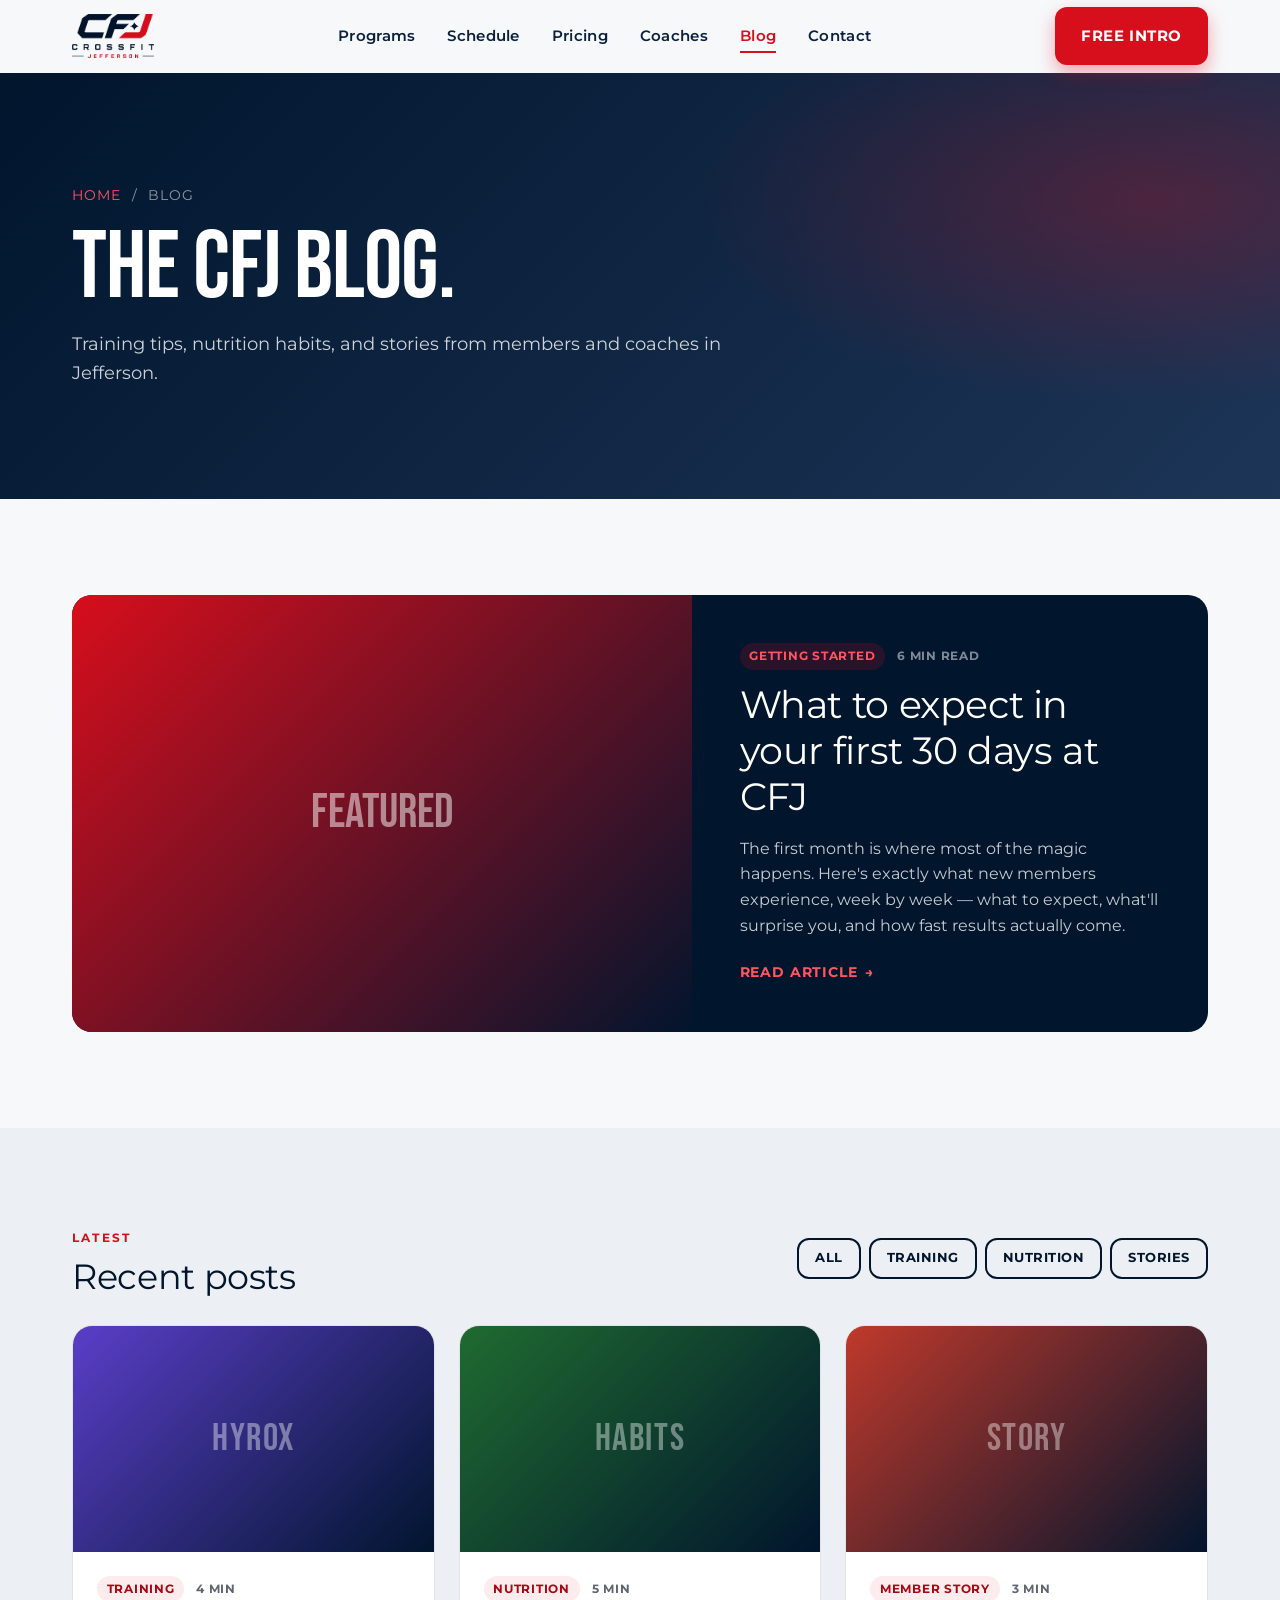
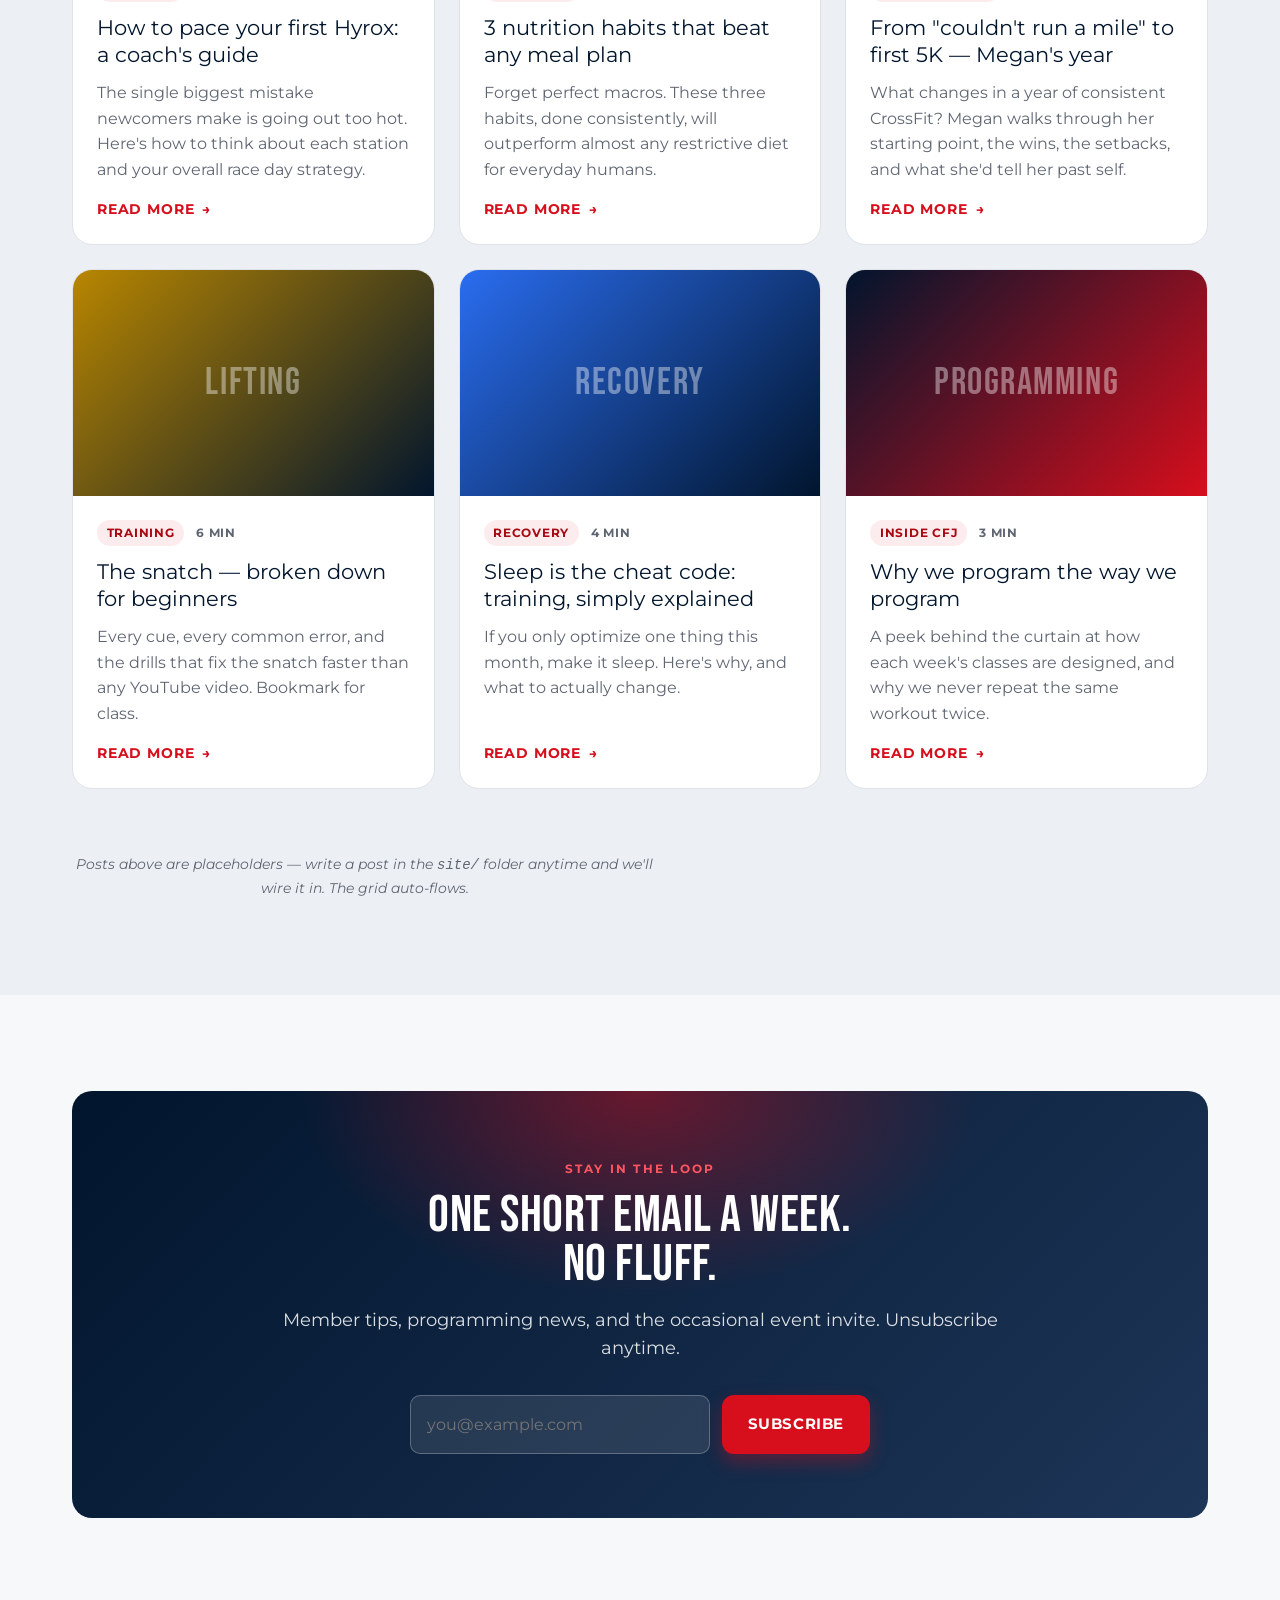
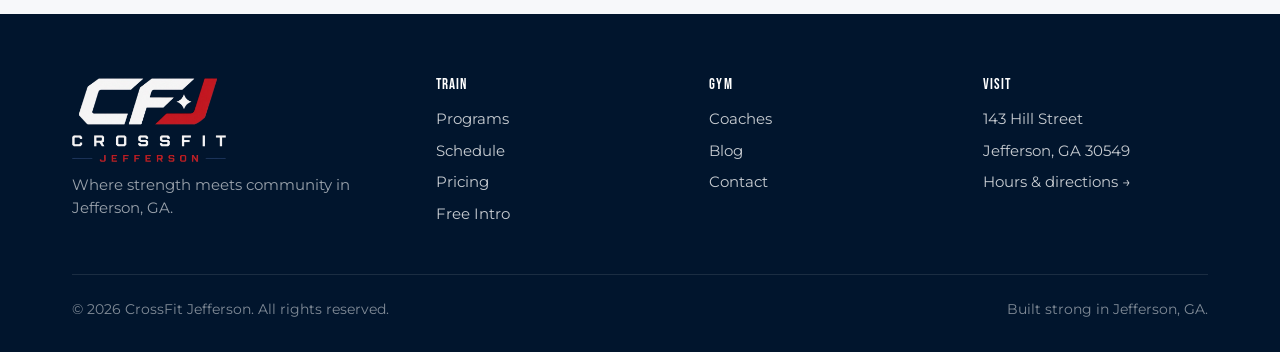
==== blog.html @ 5428b843 "Initial CrossFit Jefferson website Static site (no build step): home, programs, schedule, pricing, c" ====
<!DOCTYPE html>
<html lang="en">
<head>
  <meta charset="UTF-8">
  <meta name="viewport" content="width=device-width, initial-scale=1, viewport-fit=cover">
  <title>Blog · CrossFit Jefferson</title>
  <meta name="description" content="Training tips, nutrition habits, and member stories from CrossFit Jefferson in Jefferson, GA.">
  <meta name="theme-color" content="#01152d">
  <link rel="preconnect" href="https://fonts.googleapis.com">
  <link rel="preconnect" href="https://fonts.gstatic.com" crossorigin>
  <link href="https://fonts.googleapis.com/css2?family=Bebas+Neue&family=Montserrat:wght@400;500;600;700&display=swap" rel="stylesheet">
  <link rel="stylesheet" href="assets/css/styles.css?v=21">
  <link rel="icon" type="image/png" href="assets/img/favicon.png">
  <script type="application/ld+json">
  {
    "@context": "https://schema.org",
    "@type": "BreadcrumbList",
    "itemListElement": [
      {"@type":"ListItem","position":1,"name":"Home","item":"https://kopacrossfit.com/"},
      {"@type":"ListItem","position":2,"name":"Blog","item":"https://kopacrossfit.com/blog"}
    ]
  }
  </script>
  <script type="application/ld+json">
  {
    "@context":"https://schema.org",
    "@type":"Blog",
    "name":"CrossFit Jefferson Blog",
    "url":"https://kopacrossfit.com/blog",
    "publisher":{"@type":"HealthClub","name":"CrossFit Jefferson","url":"https://kopacrossfit.com"}
  }
  </script>
  <style>
    .post-card {
      background: white;
      border: 1px solid var(--line);
      border-radius: var(--radius-lg);
      overflow: hidden;
      display: flex;
      flex-direction: column;
      transition: transform var(--t-med), box-shadow var(--t-med);
    }
    .post-card:hover { transform: translateY(-4px); box-shadow: var(--shadow-lg); }
    .post-cover {
      aspect-ratio: 16 / 10;
      background: linear-gradient(135deg, var(--ink) 0%, var(--brand) 100%);
      display: grid; place-items: center;
      color: rgba(255,255,255,0.4);
      font-family: var(--font-display);
      font-size: 2.4rem;
      letter-spacing: 0.04em;
    }
    .post-cover.alt-1 { background: linear-gradient(135deg, #5a3ec8 0%, var(--ink) 100%); }
    .post-cover.alt-2 { background: linear-gradient(135deg, #1f6b30 0%, var(--ink) 100%); }
    .post-cover.alt-3 { background: linear-gradient(135deg, #c0392b 0%, var(--ink) 100%); }
    .post-cover.alt-4 { background: linear-gradient(135deg, #b88600 0%, var(--ink) 100%); }
    .post-cover.alt-5 { background: linear-gradient(135deg, #2a6df0 0%, var(--ink) 100%); }
    .post-body { padding: var(--s-5); flex: 1; display: flex; flex-direction: column; }
    .post-meta { display: flex; gap: var(--s-3); align-items: center; font-size: 0.78rem; color: var(--muted); letter-spacing: 0.06em; text-transform: uppercase; font-weight: 700; margin-bottom: var(--s-3); }
    .post-meta .pill { background: var(--brand-50); color: var(--brand-700); padding: 0.2rem 0.6rem; border-radius: 999px; }
    .post-body h3 { font-family: var(--font-body); font-size: 1.3rem; line-height: 1.3; text-transform: none; letter-spacing: 0; margin-bottom: var(--s-3); }
    .post-body p { color: var(--muted); flex: 1; }
    .post-link { color: var(--brand); font-weight: 700; font-size: 0.85rem; letter-spacing: 0.06em; text-transform: uppercase; margin-top: var(--s-4); display: inline-flex; gap: var(--s-2); align-items: center; }
    .post-link::after { content: "→"; transition: transform var(--t-fast); }
    .post-card:hover .post-link::after { transform: translateX(4px); }

    .featured-post {
      display: grid;
      grid-template-columns: 1.2fr 1fr;
      background: var(--ink);
      color: white;
      border-radius: var(--radius-lg);
      overflow: hidden;
      gap: 0;
    }
    .featured-post .cover {
      background: linear-gradient(135deg, var(--brand) 0%, var(--ink) 100%);
      min-height: 320px;
      display: grid; place-items: center;
      color: rgba(255,255,255,0.5);
      font-family: var(--font-display);
      font-size: 3rem;
    }
    .featured-post .body { padding: clamp(1.5rem, 4vw, 3rem); display: flex; flex-direction: column; justify-content: center; }
    .featured-post h2 { color: white; font-size: clamp(1.6rem, 3vw, 2.4rem); font-family: var(--font-body); text-transform: none; letter-spacing: -0.01em; line-height: 1.2; }
    .featured-post p { color: rgba(255,255,255,0.78); margin-top: var(--s-4); }

    @media (max-width: 880px) {
      .featured-post { grid-template-columns: 1fr; }
    }
  </style>
</head>
<body>

<header class="site-header">
  <div class="container">
    <nav class="nav" aria-label="Primary">
      <a class="nav-brand" href="index.html" aria-label="CrossFit Jefferson home"><img src="assets/img/cfj-logo.png" alt="CrossFit Jefferson" width="170" height="93"></a>
      <ul class="nav-links" id="primary-nav">
        <li><a href="programs.html">Programs</a></li>
        <li><a href="schedule.html">Schedule</a></li>
        <li><a href="pricing.html">Pricing</a></li>
        <li><a href="coaches.html">Coaches</a></li>
        <li><a href="blog.html">Blog</a></li>
        <li><a href="contact.html">Contact</a></li>
      </ul>
      <div class="nav-cta">
        <a href="get-started.html" class="btn btn-primary">Free Intro</a>
        <button class="nav-toggle" aria-controls="primary-nav" aria-expanded="false" aria-label="Toggle menu"><span></span><span></span><span></span></button>
      </div>
    </nav>
  </div>
</header>

<section class="page-hero">
  <div class="container">
    <div class="breadcrumb"><a href="index.html">Home</a> &nbsp;/&nbsp; Blog</div>
    <h1 class="h-display">The CFJ blog.</h1>
    <p class="lead" style="max-width: 60ch; margin-top: var(--s-4);">Training tips, nutrition habits, and stories from members and coaches in Jefferson.</p>
  </div>
</section>

<!-- Featured -->
<section>
  <div class="container">
    <article class="featured-post reveal">
      <div class="cover">FEATURED</div>
      <div class="body">
        <div class="post-meta" style="color: rgba(255,255,255,0.5);">
          <span class="pill" style="background: rgba(215,14,28,0.18); color: var(--brand-300);">Getting Started</span>
          <span>6 min read</span>
        </div>
        <h2>What to expect in your first 30 days at CFJ</h2>
        <p>The first month is where most of the magic happens. Here's exactly what new members experience, week by week — what to expect, what'll surprise you, and how fast results actually come.</p>
        <a href="#" class="post-link" style="color: var(--brand-300); margin-top: var(--s-5);">Read article</a>
      </div>
    </article>
  </div>
</section>

<!-- Recent posts grid -->
<section class="bg-paper-2">
  <div class="container">
    <div class="flex flex-between flex-wrap" style="margin-bottom: var(--s-6); gap: var(--s-4);">
      <div>
        <span class="eyebrow">Latest</span>
        <h2 style="font-family: var(--font-body); text-transform: none; letter-spacing: -0.01em; font-size: clamp(1.6rem, 3vw, 2.2rem);">Recent posts</h2>
      </div>
      <div class="flex" style="gap: var(--s-2);">
        <a href="#" class="btn btn-ghost" style="padding: 0.5rem 1rem; font-size: 0.8rem;">All</a>
        <a href="#" class="btn btn-ghost" style="padding: 0.5rem 1rem; font-size: 0.8rem;">Training</a>
        <a href="#" class="btn btn-ghost" style="padding: 0.5rem 1rem; font-size: 0.8rem;">Nutrition</a>
        <a href="#" class="btn btn-ghost" style="padding: 0.5rem 1rem; font-size: 0.8rem;">Stories</a>
      </div>
    </div>

    <div class="grid grid-3">
      <a href="#" class="post-card reveal">
        <div class="post-cover alt-1">Hyrox</div>
        <div class="post-body">
          <div class="post-meta"><span class="pill">Training</span><span>4 min</span></div>
          <h3>How to pace your first Hyrox: a coach's guide</h3>
          <p>The single biggest mistake newcomers make is going out too hot. Here's how to think about each station and your overall race day strategy.</p>
          <span class="post-link">Read more</span>
        </div>
      </a>
      <a href="#" class="post-card reveal">
        <div class="post-cover alt-2">Habits</div>
        <div class="post-body">
          <div class="post-meta"><span class="pill">Nutrition</span><span>5 min</span></div>
          <h3>3 nutrition habits that beat any meal plan</h3>
          <p>Forget perfect macros. These three habits, done consistently, will outperform almost any restrictive diet for everyday humans.</p>
          <span class="post-link">Read more</span>
        </div>
      </a>
      <a href="#" class="post-card reveal">
        <div class="post-cover alt-3">Story</div>
        <div class="post-body">
          <div class="post-meta"><span class="pill">Member story</span><span>3 min</span></div>
          <h3>From "couldn't run a mile" to first 5K — Megan's year</h3>
          <p>What changes in a year of consistent CrossFit? Megan walks through her starting point, the wins, the setbacks, and what she'd tell her past self.</p>
          <span class="post-link">Read more</span>
        </div>
      </a>
      <a href="#" class="post-card reveal">
        <div class="post-cover alt-4">Lifting</div>
        <div class="post-body">
          <div class="post-meta"><span class="pill">Training</span><span>6 min</span></div>
          <h3>The snatch — broken down for beginners</h3>
          <p>Every cue, every common error, and the drills that fix the snatch faster than any YouTube video. Bookmark for class.</p>
          <span class="post-link">Read more</span>
        </div>
      </a>
      <a href="#" class="post-card reveal">
        <div class="post-cover alt-5">Recovery</div>
        <div class="post-body">
          <div class="post-meta"><span class="pill">Recovery</span><span>4 min</span></div>
          <h3>Sleep is the cheat code: training, simply explained</h3>
          <p>If you only optimize one thing this month, make it sleep. Here's why, and what to actually change.</p>
          <span class="post-link">Read more</span>
        </div>
      </a>
      <a href="#" class="post-card reveal">
        <div class="post-cover">Programming</div>
        <div class="post-body">
          <div class="post-meta"><span class="pill">Inside CFJ</span><span>3 min</span></div>
          <h3>Why we program the way we program</h3>
          <p>A peek behind the curtain at how each week's classes are designed, and why we never repeat the same workout twice.</p>
          <span class="post-link">Read more</span>
        </div>
      </a>
    </div>

    <p class="text-center small mt-8 muted"><em>Posts above are placeholders — write a post in the <code>site/</code> folder anytime and we'll wire it in. The grid auto-flows.</em></p>
  </div>
</section>

<!-- Newsletter / CTA -->
<section>
  <div class="container">
    <div class="cta-banner reveal">
      <span class="eyebrow" style="color: var(--brand-300);">Stay in the loop</span>
      <h2>One short email a week.<br>No fluff.</h2>
      <p class="lead">Member tips, programming news, and the occasional event invite. Unsubscribe anytime.</p>
      <form action="https://formspree.io/f/YOUR_FORM_ID" method="POST" style="display: flex; gap: var(--s-3); max-width: 460px; margin: var(--s-4) auto 0; flex-wrap: wrap;">
        <input type="email" name="email" placeholder="you@example.com" required style="flex: 1; min-width: 220px; padding: 0.95rem 1rem; background: rgba(255,255,255,0.1); border: 1px solid rgba(255,255,255,0.25); border-radius: 10px; color: white; font-size: 1rem;">
        <button type="submit" class="btn btn-primary">Subscribe</button>
      </form>
    </div>
  </div>
</section>

<footer class="site-footer">
  <div class="container">
    <div class="footer-grid">
      <div>
        <a class="nav-brand" href="index.html" aria-label="CrossFit Jefferson home"><img src="assets/img/cfj-logo-white.png" alt="CrossFit Jefferson" style="height:84px;width:auto;"></a>
        <p class="footer-brand-text">Where strength meets community in Jefferson, GA.</p>
      </div>
      <div><h4>Train</h4><ul><li><a href="programs.html">Programs</a></li><li><a href="schedule.html">Schedule</a></li><li><a href="pricing.html">Pricing</a></li><li><a href="get-started.html">Free Intro</a></li></ul></div>
      <div><h4>Gym</h4><ul><li><a href="coaches.html">Coaches</a></li><li><a href="blog.html">Blog</a></li><li><a href="contact.html">Contact</a></li></ul></div>
      <div><h4>Visit</h4><ul><li>143 Hill Street</li><li>Jefferson, GA 30549</li><li><a href="contact.html">Hours &amp; directions →</a></li></ul></div>
    </div>
    <div class="footer-bottom">
      <span>© <span data-year>2026</span> CrossFit Jefferson. All rights reserved.</span>
      <span>Built strong in Jefferson, GA.</span>
    </div>
  </div>
</footer>

<a href="get-started.html" class="btn btn-primary float-cta">Free Intro</a>

<script src="assets/js/main.js" defer></script>
</body>
</html>
---- assets/css/styles.css ----
/* ==========================================================================
   CrossFit Jefferson — design system
   Mobile-first, no framework, no build step.
   ========================================================================== */

/* ---------- Tokens ---------- */
:root {
  /* Color — CrossFit Jefferson brand (sampled from logo) */
  --ink:        #01152d;       /* logo navy */
  --ink-2:      #0a2140;
  --ink-3:      #1d3557;
  --paper:      #f7f8fa;
  --paper-2:    #eceff3;
  --line:       #dfe3e9;
  --muted:      #5f6672;
  --muted-2:    #8b93a1;

  --brand:      #d70e1c;       /* logo red */
  --brand-700:  #a80812;
  --brand-300:  #ff5560;
  --brand-50:   #fdecee;
  --accent:     #1d3557;       /* secondary navy */
  --success:    #2e7d32;
  --danger:     #c0392b;

  /* Type */
  --font-display: "Bebas Neue", "Oswald", "Impact", system-ui, sans-serif;
  --font-body:    "Montserrat", system-ui, -apple-system, "Segoe UI", Roboto, sans-serif;

  /* Spacing scale */
  --s-1: 0.25rem;
  --s-2: 0.5rem;
  --s-3: 0.75rem;
  --s-4: 1rem;
  --s-5: 1.5rem;
  --s-6: 2rem;
  --s-7: 3rem;
  --s-8: 4rem;
  --s-9: 6rem;
  --s-10: 8rem;

  /* Layout */
  --container: 1200px;
  --container-narrow: 880px;
  --radius: 12px;
  --radius-lg: 20px;

  /* Effects */
  --shadow-sm: 0 1px 2px rgba(0,0,0,0.06), 0 1px 3px rgba(0,0,0,0.08);
  --shadow-md: 0 4px 12px rgba(0,0,0,0.08), 0 2px 4px rgba(0,0,0,0.05);
  --shadow-lg: 0 24px 48px -12px rgba(0,0,0,0.18);

  --ease: cubic-bezier(0.4, 0, 0.2, 1);
  --t-fast: 150ms var(--ease);
  --t-med:  250ms var(--ease);
  --t-slow: 500ms var(--ease);

  /* Header height (used for scroll offset) */
  --nav-h: 72px;
}

/* ---------- Reset ---------- */
*, *::before, *::after { box-sizing: border-box; }
* { margin: 0; }
html { -webkit-text-size-adjust: 100%; scroll-behavior: smooth; }
body {
  font-family: var(--font-body);
  font-size: 16px;
  line-height: 1.6;
  color: var(--ink);
  background: var(--paper);
  -webkit-font-smoothing: antialiased;
  -moz-osx-font-smoothing: grayscale;
  text-rendering: optimizeLegibility;
  overflow-x: hidden;
}
img, picture, video, canvas, svg { display: block; max-width: 100%; height: auto; }
button, input, select, textarea { font: inherit; color: inherit; }
a { color: inherit; text-decoration: none; }
ul, ol { padding: 0; list-style: none; }
:focus-visible { outline: 3px solid var(--brand); outline-offset: 3px; border-radius: 4px; }

@media (prefers-reduced-motion: reduce) {
  html { scroll-behavior: auto; }
  *, *::before, *::after { animation-duration: 0.001ms !important; transition-duration: 0.001ms !important; }
}

/* ---------- Typography ---------- */
h1, h2, h3, h4 {
  font-family: var(--font-display);
  font-weight: 400;
  line-height: 0.95;
  letter-spacing: 0.01em;
  text-transform: uppercase;
}
.h-display {
  font-size: clamp(2.75rem, 8vw, 6rem);
  letter-spacing: -0.01em;
}
h1 { font-size: clamp(2.25rem, 6vw, 4.5rem); }
h2 { font-size: clamp(1.85rem, 4.5vw, 3.25rem); }
h3 { font-size: clamp(1.4rem, 2.5vw, 1.85rem); }
h4 { font-size: 1.15rem; letter-spacing: 0.04em; }

p { max-width: 65ch; }
.lead { font-size: clamp(1.05rem, 1.4vw, 1.25rem); color: var(--ink-2); }
small, .small { font-size: 0.875rem; color: var(--muted); }

.eyebrow {
  display: inline-block;
  font-family: var(--font-body);
  font-size: 0.78rem;
  font-weight: 700;
  letter-spacing: 0.18em;
  text-transform: uppercase;
  color: var(--brand);
  margin-bottom: var(--s-3);
}
.eyebrow.dark { color: var(--ink); }

.text-center { text-align: center; }
.muted       { color: var(--muted); }
.no-wrap     { white-space: nowrap; }
.divider {
  display: block;
  width: 48px;
  height: 4px;
  background: var(--brand);
  border-radius: 2px;
  margin: var(--s-4) 0 var(--s-5);
}
.divider.center { margin-left: auto; margin-right: auto; }

/* ---------- Layout primitives ---------- */
.container {
  width: 100%;
  max-width: var(--container);
  margin-inline: auto;
  padding-inline: clamp(1rem, 4vw, 2rem);
}
.container-narrow { max-width: var(--container-narrow); margin-inline: auto; padding-inline: clamp(1rem, 4vw, 2rem); }

section { padding-block: clamp(3rem, 8vw, 6rem); }
.section-tight { padding-block: clamp(2rem, 5vw, 3.5rem); }

.grid { display: grid; gap: var(--s-5); }
.grid-2 { grid-template-columns: repeat(2, minmax(0, 1fr)); }
.grid-3 { grid-template-columns: repeat(3, minmax(0, 1fr)); }
.grid-4 { grid-template-columns: repeat(4, minmax(0, 1fr)); }
.grid-auto { grid-template-columns: repeat(auto-fit, minmax(280px, 1fr)); }

.flex { display: flex; gap: var(--s-4); }
.flex-wrap { flex-wrap: wrap; }
.flex-center { align-items: center; justify-content: center; }
.flex-between { align-items: center; justify-content: space-between; }

@media (max-width: 880px) {
  .grid-2, .grid-3, .grid-4 { grid-template-columns: 1fr; }
}

/* ---------- Buttons ---------- */
.btn {
  display: inline-flex;
  align-items: center;
  gap: var(--s-2);
  padding: 0.95rem 1.5rem;
  font-weight: 700;
  font-size: 0.95rem;
  letter-spacing: 0.04em;
  text-transform: uppercase;
  border: 2px solid transparent;
  border-radius: var(--radius);
  cursor: pointer;
  transition: transform var(--t-fast), background var(--t-fast), color var(--t-fast), border-color var(--t-fast), box-shadow var(--t-fast);
  white-space: nowrap;
  text-decoration: none;
}
.btn:hover { transform: translateY(-2px); }
.btn:active { transform: translateY(0); }

.btn-primary {
  background: var(--brand);
  color: white;
  box-shadow: 0 8px 18px rgba(215,14,28, 0.35);
}
.btn-primary:hover { background: var(--brand-700); box-shadow: 0 12px 24px rgba(215,14,28, 0.45); }

.btn-dark {
  background: var(--ink);
  color: white;
}
.btn-dark:hover { background: var(--ink-3); }

.btn-ghost {
  background: transparent;
  color: var(--ink);
  border-color: var(--ink);
}
.btn-ghost:hover { background: var(--ink); color: white; }

.btn-ghost-light {
  background: transparent;
  color: white;
  border-color: rgba(255,255,255,0.6);
}
.btn-ghost-light:hover { background: white; color: var(--ink); border-color: white; }

.btn-lg { padding: 1.1rem 1.85rem; font-size: 1rem; }
.btn-arrow::after {
  content: "→";
  transition: transform var(--t-fast);
}
.btn-arrow:hover::after { transform: translateX(4px); }

/* ---------- Header / Nav ---------- */
.site-header {
  position: sticky;
  top: 0;
  z-index: 100;
  background: rgba(247, 248, 250, 0.92);
  backdrop-filter: saturate(180%) blur(12px);
  -webkit-backdrop-filter: saturate(180%) blur(12px);
  border-bottom: 1px solid transparent;
  transition: border-color var(--t-fast), background var(--t-fast);
}
.site-header.scrolled { border-bottom-color: var(--line); }

.nav {
  display: flex;
  align-items: center;
  justify-content: space-between;
  height: var(--nav-h);
}
.nav-brand {
  display: flex;
  align-items: center;
  gap: 0.65rem;
  font-family: var(--font-display);
  font-size: 1.5rem;
  letter-spacing: 0.05em;
  color: var(--ink);
}
.nav-brand .logo {
  width: 38px; height: 38px;
  display: grid; place-items: center;
  background: var(--ink);
  color: var(--brand);
  border-radius: 10px;
  font-family: var(--font-display);
  font-size: 1.1rem;
}
.nav-brand small { display: block; font-size: 0.55rem; letter-spacing: 0.25em; color: var(--muted); margin-top: 2px; font-family: var(--font-body); font-weight: 700; }
.nav-brand img { display: block; height: clamp(36px, 4vw, 44px); width: auto; max-width: 200px; }
.site-header .nav-brand img { transition: transform var(--t-fast); }
.site-header .nav-brand:hover img { transform: scale(1.03); }

.nav-links {
  display: flex;
  align-items: center;
  gap: var(--s-6);
}
.nav-links a {
  font-size: 0.92rem;
  font-weight: 600;
  letter-spacing: 0.02em;
  color: var(--ink-2);
  position: relative;
  padding: var(--s-2) 0;
  transition: color var(--t-fast);
}
.nav-links a::after {
  content: "";
  position: absolute;
  left: 0; right: 0; bottom: 0;
  height: 2px;
  background: var(--brand);
  transform: scaleX(0);
  transform-origin: left;
  transition: transform var(--t-med);
}
.nav-links a:hover, .nav-links a.is-active { color: var(--brand); }
.nav-links a.is-active::after { transform: scaleX(1); }

.nav-cta { display: flex; gap: var(--s-3); align-items: center; }

.nav-toggle {
  display: none;
  background: transparent;
  border: 0;
  width: 44px; height: 44px;
  cursor: pointer;
  padding: 0;
  position: relative;
}
.nav-toggle span {
  display: block;
  position: absolute;
  left: 10px;
  width: 24px; height: 2px;
  background: var(--ink);
  transition: transform var(--t-med), opacity var(--t-fast), top var(--t-med);
}
.nav-toggle span:nth-child(1) { top: 14px; }
.nav-toggle span:nth-child(2) { top: 21px; }
.nav-toggle span:nth-child(3) { top: 28px; }
.nav-toggle[aria-expanded="true"] span:nth-child(1) { top: 21px; transform: rotate(45deg); }
.nav-toggle[aria-expanded="true"] span:nth-child(2) { opacity: 0; }
.nav-toggle[aria-expanded="true"] span:nth-child(3) { top: 21px; transform: rotate(-45deg); }

@media (max-width: 960px) {
  .nav-toggle { display: block; }
  .nav-links {
    position: fixed;
    top: var(--nav-h);
    right: 0;
    left: 0;
    width: 100%;
    height: calc(100vh - var(--nav-h));
    height: calc(100dvh - var(--nav-h));
    flex-direction: column;
    align-items: flex-start;
    background: var(--paper);
    padding: var(--s-6) var(--s-5) var(--s-7);
    gap: var(--s-4);
    transform: translateX(100%);
    transition: transform var(--t-med);
    overflow-y: auto;
    border-top: 1px solid var(--line);
  }
  .nav-links.open { transform: translateX(0); }
  .nav-links a { font-size: 1.4rem; font-family: var(--font-display); letter-spacing: 0.04em; }
  .nav-cta .btn-ghost { display: none; }
}

/* ---------- Hero ---------- */
.hero {
  position: relative;
  min-height: clamp(560px, 82vh, 820px);
  display: flex;
  align-items: center;
  color: white;
  background: var(--ink);
  overflow: hidden;
  isolation: isolate;
}
.hero::before {
  content: "";
  position: absolute;
  inset: 0;
  background: url("../img/hero.webp?v=4") center/cover no-repeat;
  background-color: var(--ink);
  filter: blur(4px) saturate(1.1) brightness(0.95);
  transform: scale(1.06); /* hides blurred edges */
  z-index: -2;
}
.hero::after {
  content: "";
  position: absolute;
  inset: 0;
  background:
    linear-gradient(180deg, rgba(0,0,0,0.35) 0%, rgba(0,0,0,0.5) 60%, rgba(10,10,10,0.88) 100%),
    radial-gradient(80% 60% at 80% 30%, rgba(215,14,28,0.2), transparent 70%),
    repeating-linear-gradient(45deg, rgba(255,255,255,0.03) 0 1px, transparent 1px 32px),
    repeating-linear-gradient(-45deg, rgba(255,255,255,0.03) 0 1px, transparent 1px 32px);
  z-index: -1;
  pointer-events: none;
}
.hero-inner {
  display: grid;
  grid-template-columns: 1.1fr 0.9fr;
  align-items: center;
  gap: var(--s-7);
  padding-block: var(--s-9) var(--s-8);
  width: 100%;
}
.hero-copy { max-width: 720px; }
.hero h1 { color: white; }
.hero .lead { color: rgba(255,255,255,0.85); margin-top: var(--s-4); }
.hero-cta { display: flex; gap: var(--s-3); flex-wrap: wrap; margin-top: var(--s-6); }
.hero-meta {
  display: flex;
  flex-wrap: wrap;
  gap: var(--s-5);
  margin-top: var(--s-7);
  padding-top: var(--s-5);
  border-top: 1px solid rgba(255,255,255,0.15);
  color: rgba(255,255,255,0.8);
  font-size: 0.9rem;
}
.hero-meta strong { display: block; font-family: var(--font-display); font-size: 2rem; color: white; line-height: 1; }

.hero-card {
  background: rgba(255,255,255,0.06);
  border: 1px solid rgba(255,255,255,0.18);
  border-radius: var(--radius-lg);
  padding: var(--s-6);
  backdrop-filter: blur(10px);
}
.hero-card h3 { color: white; margin-bottom: var(--s-3); }
.hero-card ul { display: grid; gap: var(--s-2); }
.hero-card li {
  display: flex;
  gap: var(--s-3);
  color: rgba(255,255,255,0.9);
  font-size: 0.95rem;
}
.hero-card li::before {
  content: "✓";
  color: var(--brand);
  font-weight: 700;
}

@media (max-width: 880px) {
  .hero-inner { grid-template-columns: 1fr; gap: var(--s-6); padding-block: var(--s-8) var(--s-7); }
  .hero { min-height: 600px; }
}

/* Page hero (smaller, used on inner pages) */
.page-hero {
  background: linear-gradient(135deg, var(--ink) 0%, var(--ink-3) 100%);
  color: white;
  padding-block: clamp(4rem, 9vw, 7rem);
  position: relative;
  isolation: isolate;
  overflow: hidden;
}
.page-hero::after {
  content: "";
  position: absolute; inset: 0; z-index: -1;
  background: radial-gradient(60% 80% at 90% 30%, rgba(215,14,28,0.28), transparent 60%);
}
.page-hero h1 { color: white; }
.page-hero .lead { color: rgba(255,255,255,0.8); margin-top: var(--s-4); }
.page-hero .breadcrumb { color: rgba(255,255,255,0.55); font-size: 0.85rem; margin-bottom: var(--s-4); letter-spacing: 0.08em; text-transform: uppercase; }
.page-hero .breadcrumb a { color: var(--brand-300); }

/* ---------- Cards ---------- */
.card {
  background: white;
  border: 1px solid var(--line);
  border-radius: var(--radius-lg);
  padding: var(--s-6);
  transition: transform var(--t-med), box-shadow var(--t-med), border-color var(--t-med);
  display: flex;
  flex-direction: column;
}
.card:hover {
  transform: translateY(-4px);
  box-shadow: var(--shadow-lg);
  border-color: var(--brand-300);
}
.card .card-icon {
  width: 56px; height: 56px;
  display: grid; place-items: center;
  background: var(--brand-50);
  color: var(--brand);
  border-radius: 14px;
  margin-bottom: var(--s-4);
  font-size: 1.6rem;
}
.card h3 { margin-bottom: var(--s-3); }
.card p { color: var(--muted); flex: 1; }
.card .card-link {
  display: inline-flex;
  align-items: center;
  gap: var(--s-2);
  margin-top: var(--s-4);
  font-weight: 700;
  color: var(--brand);
  text-transform: uppercase;
  letter-spacing: 0.06em;
  font-size: 0.85rem;
}
.card .card-link::after { content: "→"; transition: transform var(--t-fast); }
.card:hover .card-link::after { transform: translateX(4px); }

.card-dark { background: var(--ink); color: white; border-color: var(--ink-3); }
.card-dark p { color: rgba(255,255,255,0.7); }

/* Program card with image */
.program-card {
  position: relative;
  overflow: hidden;
  border-radius: var(--radius-lg);
  min-height: 380px;
  color: white;
  display: flex;
  align-items: flex-end;
  padding: var(--s-6);
  background: var(--ink);
  isolation: isolate;
  transition: transform var(--t-med);
}
.program-card::before {
  content: "";
  position: absolute; inset: 0; z-index: -1;
  background: linear-gradient(180deg, transparent 30%, rgba(0,0,0,0.85) 100%), var(--bg, linear-gradient(135deg, var(--brand) 0%, var(--ink) 100%));
  background-size: cover;
  background-position: center;
  transition: transform var(--t-slow);
}
.program-card:hover { transform: translateY(-4px); }
.program-card:hover::before { transform: scale(1.06); }
.program-card-content { position: relative; }
.program-card h3 { color: white; }
.program-card p { color: rgba(255,255,255,0.85); }

/* ---------- Pricing ---------- */
.pricing-grid {
  display: grid;
  gap: var(--s-5);
  grid-template-columns: repeat(auto-fit, minmax(280px, 1fr));
}
/* When the pricing tiers collapse to one column, lead with the featured card */
@media (max-width: 700px) {
  .pricing-grid .price-card.featured { order: -1; }
}
.price-card {
  background: white;
  border: 1px solid var(--line);
  border-radius: var(--radius-lg);
  padding: var(--s-7) var(--s-6);
  display: flex;
  flex-direction: column;
  position: relative;
  transition: transform var(--t-med), box-shadow var(--t-med), border-color var(--t-med);
}
.price-card.featured {
  background: var(--ink);
  color: white;
  border-color: var(--ink);
  transform: translateY(-8px);
  box-shadow: var(--shadow-lg);
}
.price-card.featured h3, .price-card.featured .price { color: white; }
.price-card.featured .price-features li { color: rgba(255,255,255,0.85); }
.price-card .badge {
  position: absolute;
  top: var(--s-4);
  right: var(--s-4);
  background: var(--brand);
  color: white;
  font-size: 0.7rem;
  font-weight: 700;
  letter-spacing: 0.1em;
  text-transform: uppercase;
  padding: 0.3rem 0.6rem;
  border-radius: 6px;
}
.price {
  font-family: var(--font-display);
  font-size: 3.5rem;
  line-height: 1;
  margin-block: var(--s-3);
}
.price small { font-family: var(--font-body); font-size: 0.85rem; color: var(--muted); margin-left: 0.4rem; font-weight: 500; }
.price-features { display: grid; gap: var(--s-2); margin: var(--s-5) 0; }
.price-features li { display: flex; gap: var(--s-3); color: var(--ink-2); font-size: 0.95rem; }
.price-features li::before { content: "✓"; color: var(--brand); font-weight: 700; }

/* Term + description list (block flow, hanging checkmark) */
.checks { display: grid; gap: var(--s-3); }
.checks li {
  display: block;
  position: relative;
  padding-left: 1.75rem;
  color: var(--ink-2);
  font-size: 0.95rem;
  line-height: 1.55;
}
.checks li::before {
  content: "✓";
  position: absolute;
  left: 0;
  top: 0;
  color: var(--brand);
  font-weight: 700;
}
.checks li strong { color: var(--ink); }
.price-card .btn { margin-top: auto; justify-content: center; }

/* Commitment tiers (inside the featured Unlimited card) */
.commit-tiers {
  margin-top: var(--s-4);
  border: 1px solid rgba(255,255,255,0.15);
  border-radius: var(--radius);
  overflow: hidden;
}
.commit-tiers div {
  display: flex;
  justify-content: space-between;
  align-items: center;
  padding: 0.6rem 0.9rem;
  font-size: 0.9rem;
  color: rgba(255,255,255,0.85);
}
.commit-tiers div + div { border-top: 1px solid rgba(255,255,255,0.12); }
.commit-tiers strong { color: white; font-weight: 700; }

/* ---------- Process / Steps ---------- */
.steps {
  display: grid;
  gap: var(--s-6);
  grid-template-columns: repeat(auto-fit, minmax(280px, 1fr));
  counter-reset: step;
}
.step {
  position: relative;
  padding: var(--s-6);
  background: white;
  border: 1px solid var(--line);
  border-radius: var(--radius-lg);
  counter-increment: step;
}
.step::before {
  content: counter(step, decimal-leading-zero);
  position: absolute;
  top: -22px;
  left: var(--s-6);
  font-family: var(--font-display);
  font-size: 3rem;
  color: var(--brand);
  background: var(--paper);
  padding-inline: var(--s-2);
  line-height: 1;
}
.step h3 { margin: var(--s-4) 0 var(--s-3); }

/* ---------- Testimonials ---------- */
.testimonial {
  background: white;
  border: 1px solid var(--line);
  border-radius: var(--radius-lg);
  padding: var(--s-6);
  display: flex;
  flex-direction: column;
  gap: var(--s-3);
}
.testimonial .stars { color: var(--brand); letter-spacing: 0.1em; font-size: 1.05rem; }
.testimonial blockquote { font-size: 1rem; color: var(--ink-2); line-height: 1.6; }
.testimonial .who { display: flex; align-items: center; gap: var(--s-3); margin-top: auto; padding-top: var(--s-3); border-top: 1px solid var(--line); }
.testimonial .avatar {
  width: 40px; height: 40px;
  border-radius: 50%;
  background: var(--brand);
  color: white;
  display: grid;
  place-items: center;
  font-weight: 700;
  font-size: 1rem;
}
.testimonial .who strong { display: block; font-size: 0.95rem; }
.testimonial .who span { font-size: 0.8rem; color: var(--muted); }

/* ---------- FAQ ---------- */
.faq { display: grid; gap: var(--s-3); }
.faq details {
  background: white;
  border: 1px solid var(--line);
  border-radius: var(--radius);
  padding: var(--s-4) var(--s-5);
  transition: border-color var(--t-fast), box-shadow var(--t-fast);
}
.faq details[open] { border-color: var(--brand-300); box-shadow: var(--shadow-md); }
.faq summary {
  list-style: none;
  cursor: pointer;
  display: flex;
  align-items: center;
  justify-content: space-between;
  font-weight: 600;
  font-size: 1.05rem;
  color: var(--ink);
}
.faq summary::-webkit-details-marker { display: none; }
.faq summary::after {
  content: "+";
  font-size: 1.5rem;
  color: var(--brand);
  transition: transform var(--t-fast);
  line-height: 1;
}
.faq details[open] summary::after { transform: rotate(45deg); }
.faq details > p, .faq details > div { margin-top: var(--s-3); color: var(--muted); }

/* ---------- CTA banner ---------- */
.cta-banner {
  background: linear-gradient(135deg, var(--ink) 0%, var(--ink-3) 100%);
  color: white;
  position: relative;
  overflow: hidden;
  isolation: isolate;
  border-radius: var(--radius-lg);
  padding: clamp(2rem, 6vw, 4rem);
  text-align: center;
}
.cta-banner::after {
  content: "";
  position: absolute; inset: 0; z-index: -1;
  background: radial-gradient(50% 80% at 50% 0%, rgba(215,14,28,0.45), transparent 60%);
}
.cta-banner h2 { color: white; }
.cta-banner .lead { color: rgba(255,255,255,0.85); margin: var(--s-4) auto var(--s-6); max-width: 60ch; }

/* ---------- Coach card ---------- */
.coach {
  background: white;
  border: 1px solid var(--line);
  border-radius: var(--radius-lg);
  overflow: hidden;
  transition: transform var(--t-med), box-shadow var(--t-med);
}
.coach:hover { transform: translateY(-4px); box-shadow: var(--shadow-lg); }
.coach-photo {
  aspect-ratio: 4 / 5;
  background: linear-gradient(135deg, var(--ink) 0%, var(--brand) 100%);
  display: grid;
  place-items: center;
  color: rgba(255,255,255,0.4);
  font-family: var(--font-display);
  font-size: 4rem;
}
.coach-body { padding: var(--s-5); }
.coach h3 { margin-bottom: var(--s-1); }
.coach .role { color: var(--brand); font-size: 0.85rem; text-transform: uppercase; letter-spacing: 0.1em; font-weight: 700; }
.coach p { margin-top: var(--s-3); color: var(--muted); font-size: 0.95rem; }
.coach-tags { display: flex; flex-wrap: wrap; gap: var(--s-2); margin-top: var(--s-4); }
.coach-tags span { background: var(--paper-2); color: var(--ink-2); font-size: 0.75rem; padding: 0.25rem 0.6rem; border-radius: 999px; font-weight: 600; }

/* ---------- Schedule (dark mode) ---------- */
.schedule-table {
  width: 100%;
  border-collapse: separate;
  border-spacing: 0;
  background: var(--ink);
  border-radius: var(--radius-lg);
  overflow: hidden;
  border: 1px solid var(--ink-3);
  font-size: 0.92rem;
  color: rgba(255,255,255,0.92);
  box-shadow: var(--shadow-lg);
}
.schedule-table th, .schedule-table td {
  padding: var(--s-3) var(--s-4);
  text-align: left;
  border-bottom: 1px solid rgba(255,255,255,0.08);
}
.schedule-table th {
  background: var(--ink-2);
  color: white;
  font-family: var(--font-display);
  font-size: 0.95rem;
  letter-spacing: 0.06em;
  text-transform: uppercase;
  font-weight: 400;
  border-bottom: 1px solid rgba(255,255,255,0.18);
}
.schedule-table th:first-child,
.schedule-table th:nth-child(7),
.schedule-table td:first-child,
.schedule-table td:nth-child(7) {
  font-weight: 700;
  color: rgba(255,255,255,0.65);
  letter-spacing: 0.04em;
}
.schedule-table tr:last-child td { border-bottom: 0; }
.schedule-table tbody tr:hover { background: rgba(215,14,28,0.07); }
.schedule-table td:not(:first-child):not(:nth-child(7)) {
  color: rgba(255,255,255,0.4);
}
/* Divider between Fri and the Saturday Time column */
.schedule-table th:nth-child(7),
.schedule-table td:nth-child(7) {
  border-left: 1px solid rgba(255,255,255,0.18);
}
.schedule-tag {
  display: inline-block;
  font-size: 0.78rem;
  font-weight: 700;
  letter-spacing: 0.08em;
  text-transform: uppercase;
  color: white;
  background: transparent;
  padding: 0;
}
.schedule-tag.hyrox,
.schedule-tag.strength,
.schedule-tag.lift,
.schedule-tag.open { background: transparent; color: white; }

@media (max-width: 820px) {
  .schedule-wrap { overflow-x: auto; -webkit-overflow-scrolling: touch; }
  .schedule-table { min-width: 780px; }
}

/* ---------- Forms ---------- */
.form-card {
  background: white;
  border: 1px solid var(--line);
  border-radius: var(--radius-lg);
  padding: clamp(1.5rem, 4vw, 2.5rem);
  box-shadow: var(--shadow-md);
}
.field { display: grid; gap: var(--s-2); margin-bottom: var(--s-4); }
.field label { font-size: 0.85rem; font-weight: 700; letter-spacing: 0.04em; color: var(--ink-2); }
.field label .req { color: var(--brand); }
.field input, .field select, .field textarea {
  width: 100%;
  padding: 0.9rem 1rem;
  background: var(--paper);
  border: 1px solid var(--line);
  border-radius: 10px;
  font-size: 1rem;
  color: var(--ink);
  transition: border-color var(--t-fast), background var(--t-fast), box-shadow var(--t-fast);
}
.field input:focus, .field select:focus, .field textarea:focus {
  outline: none;
  border-color: var(--brand);
  background: white;
  box-shadow: 0 0 0 4px rgba(215,14,28,0.15);
}
.field textarea { min-height: 120px; resize: vertical; }
.field-row { display: grid; grid-template-columns: 1fr 1fr; gap: var(--s-4); }
@media (max-width: 600px) { .field-row { grid-template-columns: 1fr; } }

.checkbox {
  display: flex;
  align-items: flex-start;
  gap: var(--s-3);
  margin-bottom: var(--s-4);
  font-size: 0.9rem;
  color: var(--muted);
}
.checkbox input { width: 18px; height: 18px; margin-top: 2px; accent-color: var(--brand); }

/* ---------- Stats ---------- */
.stats {
  display: grid;
  gap: var(--s-5);
  grid-template-columns: repeat(auto-fit, minmax(180px, 1fr));
  text-align: center;
}
.stat strong {
  display: block;
  font-family: var(--font-display);
  font-size: clamp(2.5rem, 5vw, 3.75rem);
  color: var(--brand);
  line-height: 1;
}
.stat span { display: block; margin-top: var(--s-2); color: var(--muted); font-size: 0.9rem; letter-spacing: 0.04em; text-transform: uppercase; font-weight: 700; }

/* ---------- Marquee logos / trust strip ---------- */
.trust {
  background: var(--ink);
  color: rgba(255,255,255,0.7);
  padding-block: var(--s-5);
  border-top: 1px solid rgba(255,255,255,0.05);
  border-bottom: 1px solid rgba(255,255,255,0.05);
}
.trust-inner {
  display: flex;
  gap: var(--s-7);
  align-items: center;
  justify-content: center;
  flex-wrap: wrap;
  font-family: var(--font-display);
  font-size: 1.1rem;
  letter-spacing: 0.1em;
}
.trust-inner span { opacity: 0.7; }

/* ---------- Backgrounds ---------- */
.bg-paper-2 { background: var(--paper-2); }
.bg-ink     { background: var(--ink); color: white; }
.bg-ink h2, .bg-ink h3 { color: white; }
.bg-ink p   { color: rgba(255,255,255,0.78); }
.bg-ink .eyebrow { color: var(--brand-300); }

/* ---------- Footer ---------- */
.site-footer {
  background: var(--ink);
  color: rgba(255,255,255,0.78);
  padding-block: var(--s-8) var(--s-6);
  font-size: 0.92rem;
}
.site-footer h4 {
  color: white;
  font-size: 0.95rem;
  letter-spacing: 0.08em;
  text-transform: uppercase;
  margin-bottom: var(--s-4);
}
.site-footer .footer-grid {
  display: grid;
  gap: var(--s-7);
  grid-template-columns: 1.4fr 1fr 1fr 1fr;
}
@media (max-width: 880px) {
  .site-footer .footer-grid { grid-template-columns: 1fr 1fr; }
}
@media (max-width: 480px) {
  .site-footer .footer-grid { grid-template-columns: 1fr; }
}
.site-footer ul { display: grid; gap: var(--s-2); }
.site-footer ul a:hover { color: var(--brand); }
.site-footer .footer-brand-text { margin-top: var(--s-3); max-width: 32ch; color: rgba(255,255,255,0.6); }
.site-footer .footer-bottom {
  display: flex;
  justify-content: space-between;
  align-items: center;
  flex-wrap: wrap;
  gap: var(--s-3);
  margin-top: var(--s-7);
  padding-top: var(--s-5);
  border-top: 1px solid rgba(255,255,255,0.1);
  font-size: 0.85rem;
  color: rgba(255,255,255,0.5);
}
.social { display: flex; gap: var(--s-3); }
.social a {
  width: 38px; height: 38px;
  display: grid; place-items: center;
  background: rgba(255,255,255,0.06);
  border: 1px solid rgba(255,255,255,0.1);
  border-radius: 10px;
  color: rgba(255,255,255,0.85);
  transition: background var(--t-fast), color var(--t-fast), border-color var(--t-fast);
}
.social a:hover { background: var(--brand); color: white; border-color: var(--brand); }

/* ---------- Map embed wrapper ---------- */
.map-wrap {
  border-radius: var(--radius-lg);
  overflow: hidden;
  border: 1px solid var(--line);
  background: var(--paper-2);
  aspect-ratio: 16 / 9;
}
.map-wrap iframe { width: 100%; height: 100%; border: 0; }

/* ---------- Reveal-on-scroll ---------- */
.reveal {
  opacity: 0;
  transform: translateY(20px);
  transition: opacity 600ms var(--ease), transform 600ms var(--ease);
}
.reveal.in { opacity: 1; transform: none; }

/* ---------- Utilities ---------- */
.mt-0 { margin-top: 0 !important; }
.mt-2 { margin-top: var(--s-2); }
.mt-4 { margin-top: var(--s-4); }
.mt-6 { margin-top: var(--s-6); }
.mt-8 { margin-top: var(--s-8); }
.mb-4 { margin-bottom: var(--s-4); }
.mb-6 { margin-bottom: var(--s-6); }
.full-width { width: 100%; }

/* Sticky free-intro float button (mobile) */
.float-cta {
  position: fixed;
  right: 18px;
  bottom: 18px;
  z-index: 50;
  display: none;
  box-shadow: var(--shadow-lg);
}
@media (max-width: 720px) {
  .float-cta { display: inline-flex; }
}
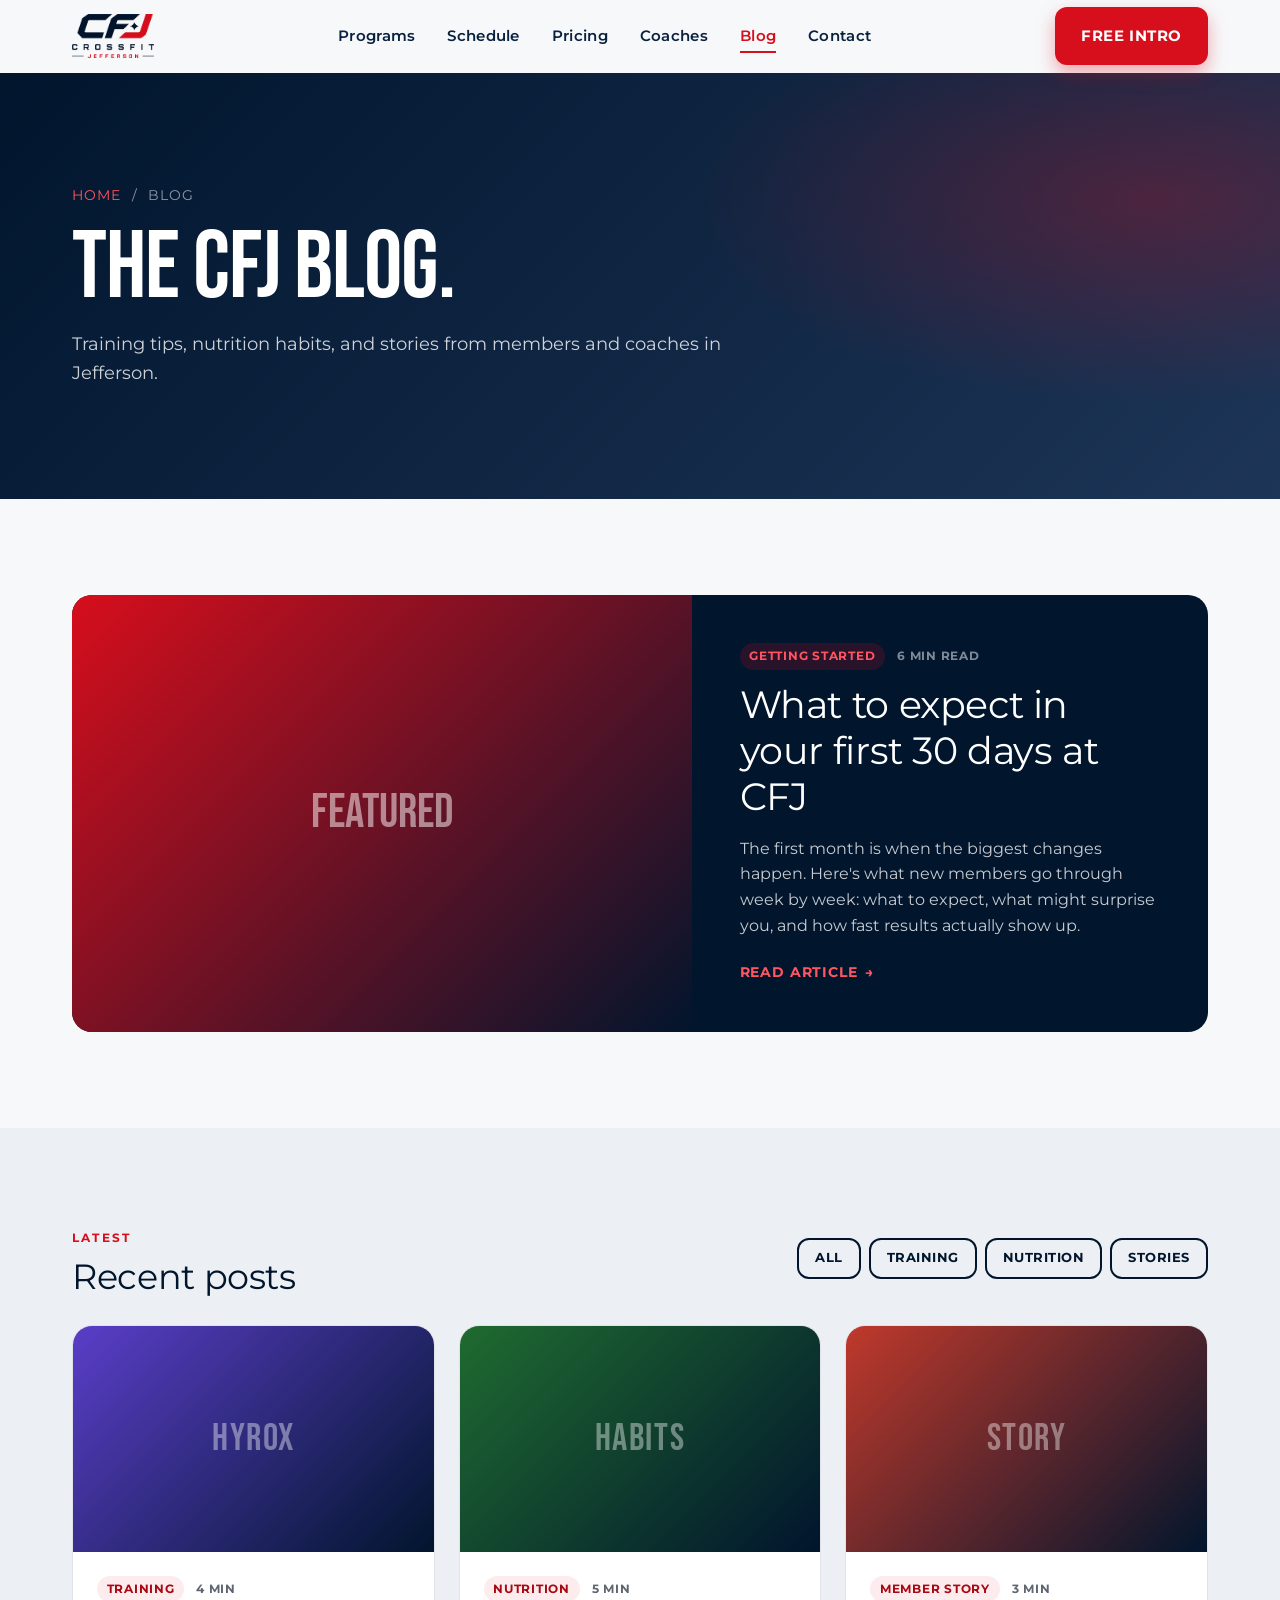
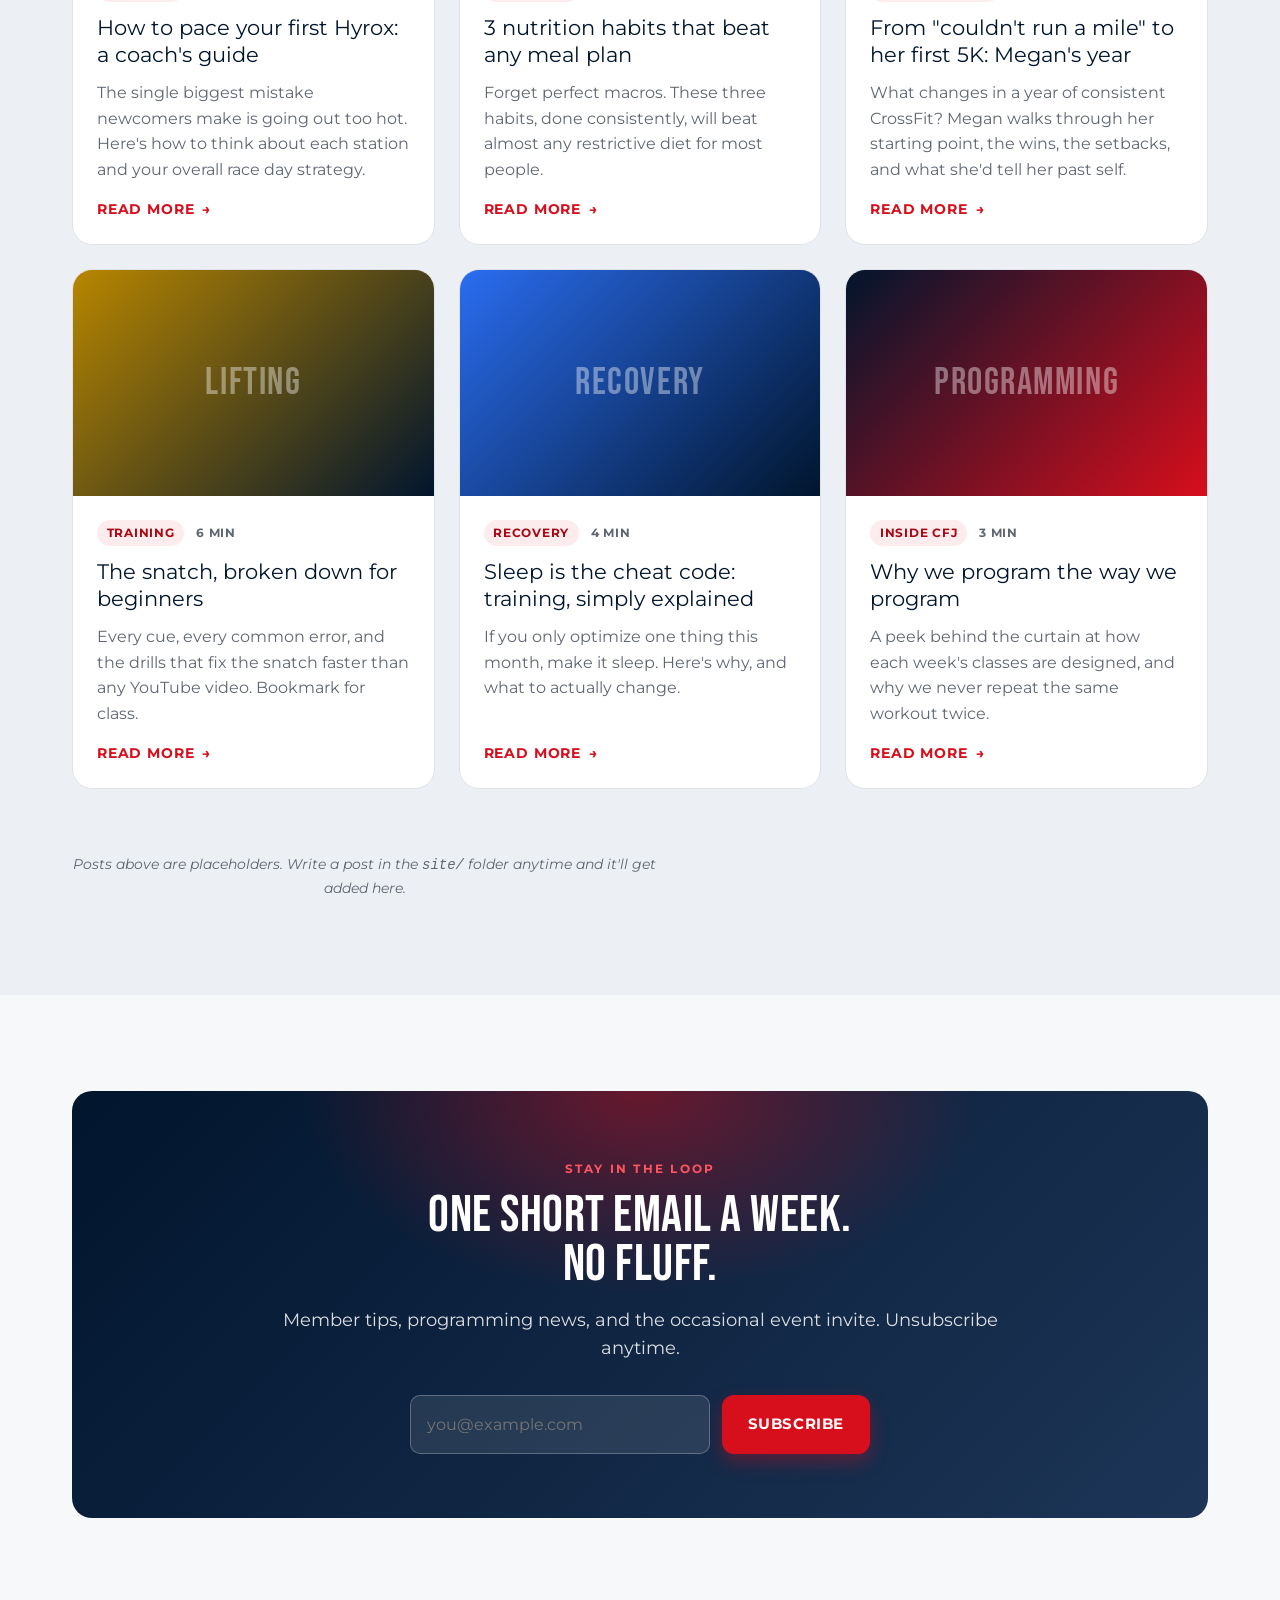
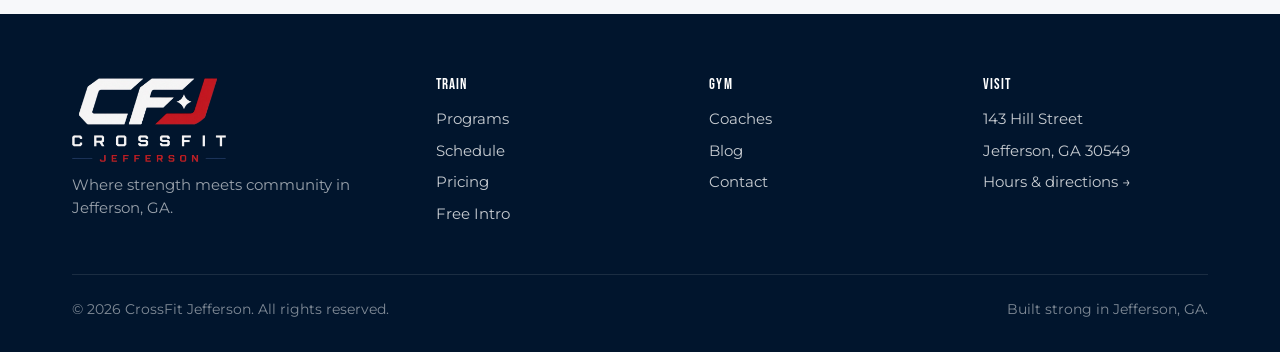
==== commit 025ef728: "Humanize site copy and remove em dashes Co-Authored-By: Claude Opus 5.5 <noreply@anthropic.com>" ====
--- a/blog.html
+++ b/blog.html
@@ -131,7 +131,7 @@
           <span>6 min read</span>
         </div>
         <h2>What to expect in your first 30 days at CFJ</h2>
-        <p>The first month is where most of the magic happens. Here's exactly what new members experience, week by week — what to expect, what'll surprise you, and how fast results actually come.</p>
+        <p>The first month is when the biggest changes happen. Here's what new members go through week by week: what to expect, what might surprise you, and how fast results actually show up.</p>
         <a href="#" class="post-link" style="color: var(--brand-300); margin-top: var(--s-5);">Read article</a>
       </div>
     </article>
@@ -169,7 +169,7 @@
         <div class="post-body">
           <div class="post-meta"><span class="pill">Nutrition</span><span>5 min</span></div>
           <h3>3 nutrition habits that beat any meal plan</h3>
-          <p>Forget perfect macros. These three habits, done consistently, will outperform almost any restrictive diet for everyday humans.</p>
+          <p>Forget perfect macros. These three habits, done consistently, will beat almost any restrictive diet for most people.</p>
           <span class="post-link">Read more</span>
         </div>
       </a>
@@ -177,7 +177,7 @@
         <div class="post-cover alt-3">Story</div>
         <div class="post-body">
           <div class="post-meta"><span class="pill">Member story</span><span>3 min</span></div>
-          <h3>From "couldn't run a mile" to first 5K — Megan's year</h3>
+          <h3>From "couldn't run a mile" to her first 5K: Megan's year</h3>
           <p>What changes in a year of consistent CrossFit? Megan walks through her starting point, the wins, the setbacks, and what she'd tell her past self.</p>
           <span class="post-link">Read more</span>
         </div>
@@ -186,7 +186,7 @@
         <div class="post-cover alt-4">Lifting</div>
         <div class="post-body">
           <div class="post-meta"><span class="pill">Training</span><span>6 min</span></div>
-          <h3>The snatch — broken down for beginners</h3>
+          <h3>The snatch, broken down for beginners</h3>
           <p>Every cue, every common error, and the drills that fix the snatch faster than any YouTube video. Bookmark for class.</p>
           <span class="post-link">Read more</span>
         </div>
@@ -211,7 +211,7 @@
       </a>
     </div>
 
-    <p class="text-center small mt-8 muted"><em>Posts above are placeholders — write a post in the <code>site/</code> folder anytime and we'll wire it in. The grid auto-flows.</em></p>
+    <p class="text-center small mt-8 muted"><em>Posts above are placeholders. Write a post in the <code>site/</code> folder anytime and it'll get added here.</em></p>
   </div>
 </section>
 
